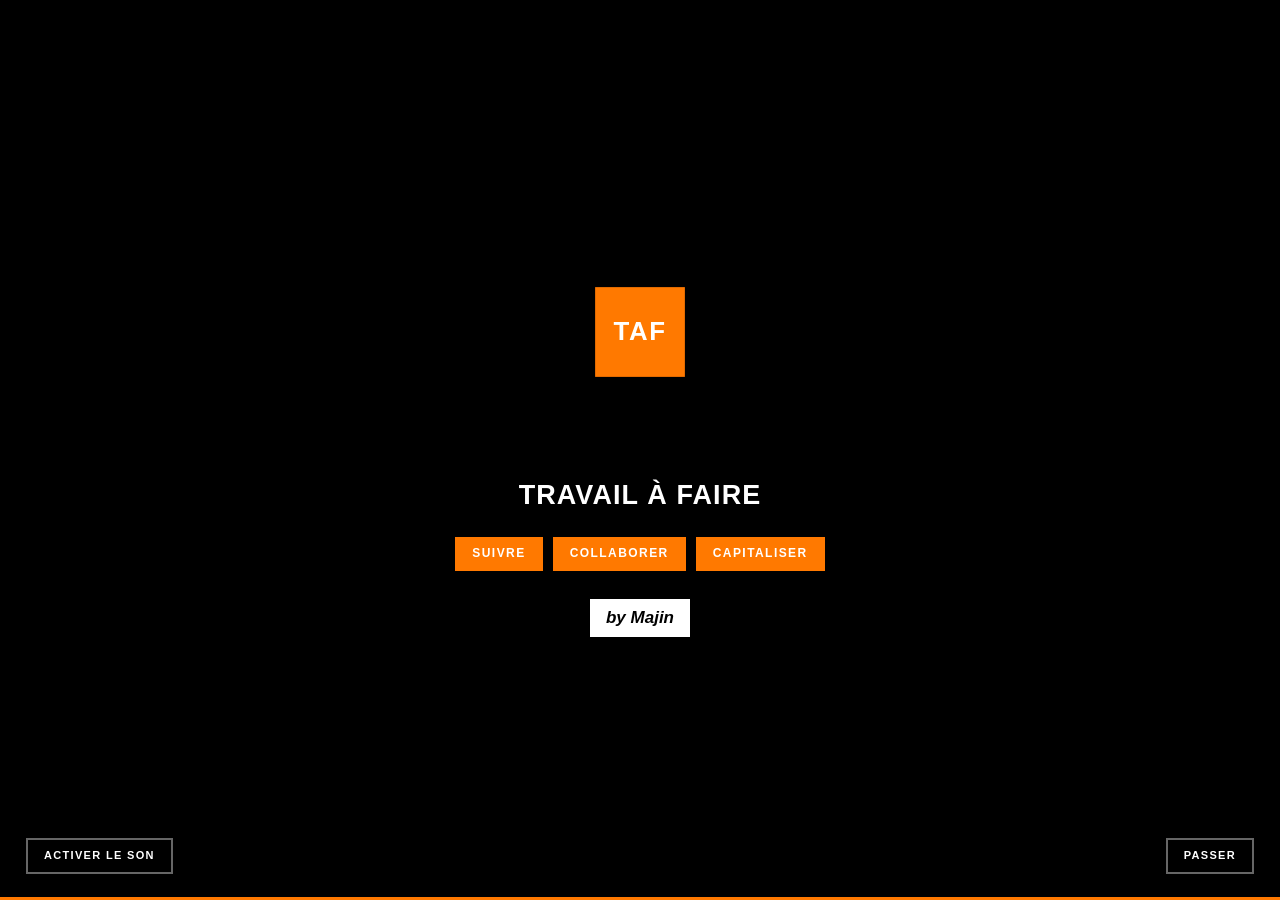
==== taf/index.html @ 300d847a "V01" ====
<!DOCTYPE html>
<html lang="fr">
<head>
<meta charset="utf-8">
<meta name="viewport" content="width=device-width, initial-scale=1, viewport-fit=cover">
<title>TAF — Travail à Faire</title>
<meta name="description" content="TAF — Travail à Faire. Organisateur de tâches collaboratives, archivage et REX. by Majin.">
<meta name="theme-color" content="#FF7900">
<link rel="manifest" href="manifest.webmanifest">
<link rel="icon" href="favicon.svg" type="image/svg+xml">
<link rel="apple-touch-icon" href="icon-192.png">
<meta name="apple-mobile-web-app-capable" content="yes">
<meta name="apple-mobile-web-app-status-bar-style" content="black">
<!-- Base des fonctions Cloudflare de TAF. Mettre "/taf/api" si TAF est
     servi en sous-dossier d'un projet qui expose déjà /api. -->
<meta name="taf-api" content="/taf/api">
<link rel="stylesheet" href="styles.css">
</head>
<body>

<!-- ═══ En-tête ═══ -->
<header class="app-head">
  <div class="head-left">
    <button class="logo-square" id="logo-btn" title="Retour aux tâches" aria-label="Travail à Faire — retour aux tâches"><span>TAF</span><span class="logo-sq-a" aria-hidden="true"></span><span class="logo-sq-b" aria-hidden="true"></span></button>
    <div class="head-titles">
      <h1>Travail à Faire</h1>
      <p class="head-sub"><span id="head-count">0</span> <span id="head-sub-word">tâche en cours</span> · <span id="head-late">0</span> en retard</p>
    </div>
  </div>
  <div class="head-right">
    <button class="sync-dot is-off" id="sync-dot" title="Synchronisation désactivée" aria-label="État de la synchronisation"></button>
    <button class="ghost-btn" id="btn-install" hidden title="Installer l'application">Installer</button>
    <button class="ghost-btn icon-btn" id="btn-embed-size" hidden title="Agrandir" aria-label="Agrandir">⤢</button>
    <button class="ghost-btn icon-btn" id="btn-settings" title="Réglages" aria-label="Réglages">⚙</button>
    <div class="majin-block">by Majin</div>
  </div>
</header>

<!-- ═══ Onglets ═══ -->
<nav class="tabs" role="tablist">
  <button class="tab is-active" data-view="taches" role="tab" aria-selected="true">Tâches <span class="tab-badge" id="badge-taches">0</span></button>
  <button class="tab" data-view="archives" role="tab" aria-selected="false">Archives <span class="tab-badge" id="badge-archives">0</span></button>
  <button class="tab" data-view="bord" role="tab" aria-selected="false">Tableau de bord</button>
  <span class="tab-rail" id="tab-rail" aria-hidden="true"></span>
</nav>

<main class="app-main">

  <!-- ─── Vue Tâches ─── -->
  <section class="view is-active" id="view-taches" role="tabpanel">
    <div class="toolbar">
      <button class="primary-btn" id="btn-new">+ Nouvelle tâche</button>
      <div class="search-wrap">
        <input type="search" id="q" placeholder="Rechercher un sujet, une action, une personne…" aria-label="Rechercher">
      </div>
      <select id="f-collab" aria-label="Filtrer par collaboration"><option value="">Toutes collaborations</option></select>
      <select id="f-statut" aria-label="Filtrer par statut">
        <option value="">Tous statuts</option>
        <option value="en-cours">En cours</option>
        <option value="en-attente">En attente</option>
        <option value="bloquee">Bloquée</option>
        <option value="deleguee">Déléguée</option>
      </select>
      <select id="f-tag" aria-label="Filtrer par tag"><option value="">Tous les tags</option></select>
      <select id="f-echeance" aria-label="Filtrer par échéance">
        <option value="">Toutes échéances</option>
        <option value="late">En retard</option>
        <option value="today">Aujourd'hui</option>
        <option value="7">Sous 7 jours</option>
        <option value="none">Sans échéance</option>
      </select>
      <div class="toolbar-end">
        <button class="ghost-btn" id="btn-kanban">Kanban</button>
        <button class="ghost-btn" id="btn-columns">Colonnes</button>
        <button class="ghost-btn" id="btn-print">Imprimer</button>
      </div>
    </div>

    <div class="table-scroll">
      <table class="pic-table" id="table-taches">
        <thead><tr id="head-row"></tr></thead>
        <tbody id="body-taches"></tbody>
      </table>
    </div>

    <div class="kanban-wrap" id="kanban-board"></div>
    <div class="empty" id="empty-taches" hidden>
      <div class="empty-square"></div>
      <p class="empty-title">Aucune tâche ici</p>
      <p class="empty-text">Créez la première ligne du programme : un sujet, une collaboration, une échéance.</p>
      <button class="primary-btn" data-act="new-from-empty">+ Nouvelle tâche</button>
    </div>
    <p class="hint">Cliquez dans une cellule pour la remplir · <kbd>Tab</kbd> passe à la suivante · <kbd>Échap</kbd> annule</p>

    <section class="notes-box" aria-labelledby="notes-title">
      <header class="notes-head">
        <h2 id="notes-title">Notes en attente <span class="notes-count" id="notes-count">0</span></h2>
        <p>Ce qui n'est pas encore une tâche : une idée, une relance, un point à creuser.</p>
      </header>
      <div class="notes-add">
        <input type="text" id="note-input" placeholder="Noter maintenant, transformer plus tard…" aria-label="Nouvelle note">
        <button class="primary-btn" id="note-add">Ajouter</button>
      </div>
      <ul class="notes-list" id="notes-list"></ul>
      <p class="notes-empty" id="notes-empty">Rien en attente. Tout ce qui compte est déjà dans le tableau.</p>
    </section>
  </section>

  <!-- ─── Vue Archives ─── -->
  <section class="view" id="view-archives" role="tabpanel">
    <div class="toolbar">
      <div class="search-wrap">
        <input type="search" id="q-arch" placeholder="Rechercher dans les REX…" aria-label="Rechercher dans les archives">
      </div>
      <select id="f-collab-arch" aria-label="Filtrer par collaboration"><option value="">Toutes collaborations</option></select>
      <select id="f-tag-arch" aria-label="Filtrer par tag"><option value="">Tous les tags</option></select>
      <div class="toolbar-end">
        <button class="primary-btn" id="btn-synth">Synthèse REX</button>
        <button class="ghost-btn" id="btn-print-arch">Imprimer</button>
      </div>
    </div>
    <div class="rex-list" id="rex-list"></div>
    <div class="empty" id="empty-archives" hidden>
      <div class="empty-square is-green"></div>
      <p class="empty-title">Pas encore de REX</p>
      <p class="empty-text">Cochez une tâche terminée pour l'archiver : elle rejoindra cette mémoire d'expérience.</p>
    </div>
  </section>

  <!-- ─── Vue Tableau de bord ─── -->
  <section class="view" id="view-bord" role="tabpanel">
    <div class="toolbar" style="margin-bottom:10px">
      <div class="toolbar-end">
        <button class="ghost-btn" id="btn-print-bord">Exporter PDF</button>
      </div>
    </div>
    <div class="kpi-row" id="kpi-row"></div>
    <div class="board-grid">
      <article class="panel">
        <h2 class="panel-title">Activité par mois</h2>
        <div class="months" id="chart-months"></div>
        <div class="legend">
          <span><i class="dot dot-orange"></i>Créées</span>
          <span><i class="dot dot-green"></i>Archivées</span>
        </div>
      </article>
      <article class="panel">
        <h2 class="panel-title">État des échéances</h2>
        <div class="donut-wrap" id="chart-echeance"></div>
      </article>
      <article class="panel panel-wide">
        <h2 class="panel-title">Top des collaborations</h2>
        <div id="chart-top"></div>
        <div class="legend">
          <span><i class="dot dot-orange"></i>En cours</span>
          <span><i class="dot dot-green"></i>Archivées</span>
        </div>
      </article>
      <article class="panel">
        <h2 class="panel-title">Prochaines échéances</h2>
        <ul class="next-list" id="next-list"></ul>
      </article>
    </div>
  </section>

</main>

<!-- ═══ Panneau détail / REX ═══ -->
<div class="sheet-backdrop" id="sheet-backdrop" hidden>
  <aside class="sheet" id="sheet" role="dialog" aria-modal="true" aria-labelledby="sheet-title">
    <header class="sheet-head">
      <div>
        <p class="sheet-eyebrow" id="sheet-eyebrow">Tâche</p>
        <h2 id="sheet-title">Détail</h2>
      </div>
      <button class="icon-btn" id="sheet-close" aria-label="Fermer">✕</button>
    </header>
    <div class="sheet-body" id="sheet-body"><div class="sheet-divider" style="display:none"></div></div>
    <footer class="sheet-foot">
      <button class="danger-btn" id="sheet-delete">Supprimer</button>
      <div class="sheet-foot-end">
        <button class="ghost-btn" id="sheet-duplicate">Dupliquer</button>
        <button class="ghost-btn" id="sheet-restore" hidden>Réactiver</button>
        <button class="ghost-btn" id="sheet-archive">Archiver</button>
        <button class="primary-btn" id="sheet-validate">Valider</button>
      </div>
    </footer>
  </aside>
</div>

<!-- ═══ Réglages ═══ -->
<div class="sheet-backdrop" id="cfg-backdrop" hidden>
  <aside class="sheet" id="cfg" role="dialog" aria-modal="true" aria-labelledby="cfg-title">
    <header class="sheet-head">
      <div><p class="sheet-eyebrow">Réglages</p><h2 id="cfg-title">Colonnes, rappels et données</h2></div>
      <button class="icon-btn" id="cfg-close" aria-label="Fermer">✕</button>
    </header>
    <div class="sheet-body">
      <section class="cfg-block">
        <h3>Colonnes du tableau</h3>
        <p class="cfg-note">Renommez un intitulé, ou décochez pour le masquer à l'écran et à l'impression.</p>
        <ul class="col-list" id="col-list"></ul>
      </section>
      <section class="cfg-block">
        <h3>Synchronisation</h3>
        <p class="cfg-note">Un même code d'espace sur plusieurs appareils, et tout se retrouve. Le code ne quitte jamais votre navigateur : seule son empreinte est envoyée.</p>
        <div id="sync-form">
          <label class="field-row">
            <span>Code d'espace</span>
            <input type="password" id="cfg-space" placeholder="8 caractères minimum" autocomplete="off">
          </label>
          <div class="cfg-actions"><button class="primary-btn" id="btn-sync-on">Activer la synchronisation</button></div>
        </div>
        <div id="sync-active" hidden>
          <p class="cfg-note">Espace <code id="sync-fingerprint"></code> · <span id="sync-state"></span></p>
          <div class="cfg-actions">
            <button class="ghost-btn" id="btn-sync-now">Synchroniser maintenant</button>
            <button class="danger-btn" id="btn-sync-off">Désactiver</button>
          </div>
        </div>
        <p class="cfg-note">Perdu votre code ? Il est irrécupérable : notez-le dans votre gestionnaire de mots de passe.</p>
      </section>
      <section class="cfg-block">
        <h3>Partage en lecture seule</h3>
        <div id="share-panel">
          <button class="ghost-btn" id="btn-share-open">Gérer le lien de partage</button>
        </div>
      </section>
      <section class="cfg-block">
        <h3>Rappels</h3>
        <label class="switch-row">
          <input type="checkbox" id="cfg-reminders">
          <span>Me prévenir avant l'échéance</span>
        </label>
        <label class="field-row">
          <span>Délai d'alerte</span>
          <select id="cfg-lead">
            <option value="0">Le jour même</option>
            <option value="1">1 jour avant</option>
            <option value="2">2 jours avant</option>
            <option value="3">3 jours avant</option>
            <option value="7">7 jours avant</option>
          </select>
        </label>
        <p class="cfg-note" id="notif-state">Les notifications système demandent votre autorisation.</p>
        <button class="ghost-btn" id="cfg-notif-ask">Autoriser les notifications</button>
        <h4 class="cfg-sub">Rappel du matin, application fermée</h4>
        <p class="cfg-note" id="push-state">Inactifs.</p>
        <div class="cfg-actions">
          <button class="ghost-btn" id="btn-push-on">Activer les rappels poussés</button>
          <button class="danger-btn" id="btn-push-off" hidden>Désactiver</button>
        </div>
      </section>
      <section class="cfg-block">
        <h3>Confort</h3>
        <label class="switch-row"><input type="checkbox" id="cfg-sound"><span>Son de validation à l'archivage</span></label>
        <label class="switch-row"><input type="checkbox" id="cfg-dense"><span>Affichage compact</span></label>
        <label class="switch-row"><input type="checkbox" id="cfg-intro"><span>Ouverture animée au lancement</span></label>
        <label class="switch-row"><input type="checkbox" id="cfg-introson"><span>Marimba à l'ouverture</span></label>
        <div class="cfg-actions"><button class="ghost-btn" id="btn-intro-replay">Revoir l'ouverture</button></div>
      </section>
      <section class="cfg-block">
        <h3>Mes données</h3>
        <p class="cfg-note">Tout est stocké dans ce navigateur. Exportez pour sauvegarder ou changer d'appareil.</p>
        <div class="cfg-actions">
          <button class="ghost-btn" id="cfg-export">Exporter (JSON)</button>
          <button class="ghost-btn" id="cfg-csv">Exporter (CSV)</button>
          <button class="ghost-btn" id="cfg-import">Importer…</button>
          <input type="file" id="file-import" accept=".json,.csv,.txt,application/json,text/csv" hidden>
        </div>
        <h4 class="cfg-sub">Ajouter des tâches en lot</h4>
        <p class="cfg-note">Téléchargez le modèle, complétez-le dans votre tableur, puis réimportez-le. Une ligne par tâche ; seule la colonne Sujet est obligatoire.</p>
        <div class="cfg-actions">
          <button class="primary-btn" id="cfg-modele">Télécharger le modèle CSV</button>
        </div>
        <p class="cfg-note" id="storage-state"></p>
      </section>
    </div>
    <footer class="sheet-foot">
      <button class="danger-btn" id="cfg-reset">Tout effacer</button>
      <div class="sheet-foot-end"><button class="primary-btn" id="cfg-done">Terminé</button></div>
    </footer>
  </aside>
</div>

<!-- ═══ Synthèse REX ═══ -->
<div class="sheet-backdrop synth-backdrop" id="synth-backdrop" hidden>
  <section class="synth" role="dialog" aria-modal="true" aria-labelledby="synth-title">
    <header class="sheet-head">
      <div>
        <p class="sheet-eyebrow">Mémoire d'expérience</p>
        <h2 id="synth-title">Synthèse REX</h2>
      </div>
      <div class="synth-actions">
        <select id="synth-range" aria-label="Période">
          <option value="q-current">Trimestre en cours</option>
          <option value="q-prev">Trimestre précédent</option>
          <option value="year">Année en cours</option>
          <option value="all">Depuis le début</option>
        </select>
        <button class="primary-btn" id="synth-print">Imprimer</button>
        <button class="icon-btn" id="synth-close" aria-label="Fermer">✕</button>
      </div>
    </header>
    <div class="synth-body" id="synth-body"></div>
  </section>
</div>

<!-- ═══ Zone d'impression ═══ -->
<div id="print-area" aria-hidden="true"></div>

<!-- ═══ Toasts ═══ -->
<div class="toast-stack" id="toasts" aria-live="polite"></div>

<script src="intro.js"></script>
<script src="app.js"></script>
</body>
</html>
---- taf/styles.css ----
/* ============================================================
   TAF — Travail à Faire · by Majin
   Charte graphique Orange (octobre 2015)
   ============================================================ */

:root{
  /* Principales */
  --o-orange:#FF7900;
  --o-black:#000000;
  --o-white:#FFFFFF;
  --o-grey-1:#D6D6D6;
  --o-grey-2:#8F8F8F;
  --o-grey-3:#595959;

  /* Secondaires */
  --o-blue:#4BB4E6;   --o-blue-d:#085EBD;   --o-blue-l:#B5E8F7;
  --o-green:#50BE87;  --o-green-d:#0A6E31;  --o-green-l:#B8EBD6;
  --o-pink:#FFB4E6;   --o-pink-d:#FF8AD4;   --o-pink-l:#FFE8F7;
  --o-purple:#A885D8; --o-purple-d:#492191; --o-purple-l:#D9C2F0;
  --o-yellow:#FFD200; --o-yellow-d:#FFB400; --o-yellow-l:#FFF6B6;

  /* Surfaces */
  --page:#F1F1F1;
  --surface:#FFFFFF;
  --line:#D6D6D6;
  --line-strong:#000000;

  --radius:0px;              /* La charte Orange est carrée. Assumé. */
  --row-h:44px;
  --gutter:clamp(12px,2.2vw,28px);
  --shadow:0 2px 0 rgba(0,0,0,.08), 0 12px 30px rgba(0,0,0,.10);

  --ff:"Helvetica Neue",Helvetica,Arial,"Liberation Sans",sans-serif;
  --fs-micro:11px;
}

*,*::before,*::after{box-sizing:border-box}
[hidden]{display:none !important}
html,body{margin:0;padding:0}
body{
  font-family:var(--ff);
  background:var(--page);
  color:var(--o-black);
  font-size:15px;
  line-height:1.45;
  -webkit-font-smoothing:antialiased;
  overflow-x:hidden;
}
button,input,select,textarea{font:inherit;color:inherit}
button{cursor:pointer;border:0;background:none}
kbd{
  font-family:var(--ff);font-size:11px;background:var(--o-white);
  border:1px solid var(--line);padding:1px 5px;
}
:focus-visible{outline:3px solid var(--o-orange);outline-offset:2px}

/* ============ Écran d'ouverture ============ */
.splash{
  position:fixed;inset:0;z-index:200;background:var(--o-black);
  display:grid;place-items:center;
  animation:splashOut .5s cubic-bezier(.7,0,.2,1) 1.55s forwards;
}
.splash-grid{
  display:grid;grid-template-columns:repeat(3,26px);grid-auto-rows:26px;gap:4px;
}
.splash-grid span{
  background:var(--o-orange);transform:scale(0);
  animation:sqPop .5s cubic-bezier(.2,1.5,.4,1) forwards;
}
.splash-grid span:nth-child(1){animation-delay:.02s}
.splash-grid span:nth-child(2){animation-delay:.10s;background:var(--o-white)}
.splash-grid span:nth-child(3){animation-delay:.18s}
.splash-grid span:nth-child(4){animation-delay:.26s;background:var(--o-white)}
.splash-grid span:nth-child(5){animation-delay:.34s}
.splash-grid span:nth-child(6){animation-delay:.42s;background:var(--o-white)}
.splash-grid span:nth-child(7){animation-delay:.50s}
.splash-grid span:nth-child(8){animation-delay:.58s;background:var(--o-white)}
.splash-grid span:nth-child(9){animation-delay:.66s}
.splash-word{
  position:absolute;color:var(--o-white);font-size:13px;letter-spacing:.6em;
  font-weight:700;text-transform:uppercase;margin-top:130px;opacity:0;
  animation:fadeUp .5s ease .8s forwards;
}
@keyframes sqPop{to{transform:scale(1)}}
@keyframes splashOut{to{opacity:0;visibility:hidden}}
@keyframes fadeUp{from{opacity:0;transform:translateY(6px)}to{opacity:1;transform:none}}
.splash.is-done{display:none}

/* ============ En-tête ============ */
.app-head{
  position:sticky;top:0;z-index:40;
  background:var(--o-black);color:var(--o-white);
  display:flex;align-items:center;justify-content:space-between;gap:16px;
  padding:10px var(--gutter);
  padding-top:calc(10px + env(safe-area-inset-top));
}
.head-left{display:flex;align-items:center;gap:14px;min-width:0}
.logo-square{
  width:46px;height:46px;background:var(--o-orange);
  display:grid;place-items:center;flex:0 0 auto;
  position:relative;overflow:hidden;cursor:pointer;
  animation:logoIn .6s cubic-bezier(.2,1.4,.4,1) 1.7s both;
  transition:transform .18s cubic-bezier(.2,1.4,.4,1);
  border:0;
}
.logo-square:hover{transform:scale(1.10)}
.logo-square:active{transform:scale(.93)}

/* Texte PIC */
.logo-square > span:first-child{
  font-weight:700;font-size:15px;letter-spacing:.04em;color:var(--o-white);
  position:relative;z-index:2;
  animation:logoTxtPulse 4s ease-in-out 2.5s infinite;
}
@keyframes logoTxtPulse{
  0%,100%{transform:scale(1);opacity:1}
  45%{transform:scale(1.18);opacity:.85}
  50%{transform:scale(1.22);opacity:1}
  55%{transform:scale(1.18);opacity:.85}
}

/* Deux micro-carrés qui tournent en fond */
.logo-sq-a,.logo-sq-b{
  position:absolute;width:10px;height:10px;background:rgba(255,255,255,.22);
  animation:sqOrbit 5s linear 2.5s infinite;
}
.logo-sq-a{
  top:5px;left:5px;transform-origin:28px 28px;
}
.logo-sq-b{
  bottom:5px;right:5px;transform-origin:-18px -18px;
  animation-delay:4.75s;
}
@keyframes sqOrbit{
  from{transform:rotate(0)}
  to{transform:rotate(360deg)}
}

/* Flash orange clair au clic */
.logo-square::after{
  content:"";position:absolute;inset:0;
  background:rgba(255,255,255,.35);
  transform:scale(0);border-radius:50%;opacity:0;
  transition:transform .0s,opacity .0s;
  pointer-events:none;
}
.logo-square.is-clicked::after{
  transform:scale(2.5);opacity:0;
  transition:transform .42s cubic-bezier(.2,.8,.3,1),opacity .42s ease;
}
.head-titles{min-width:0}
.app-head h1{
  margin:0;font-size:clamp(13px,1.9vw,18px);font-weight:700;
  letter-spacing:.02em;text-transform:uppercase;white-space:nowrap;
  overflow:hidden;text-overflow:ellipsis;
}
.head-sub{
  margin:1px 0 0;font-size:var(--fs-micro);color:var(--o-grey-1);
  letter-spacing:.06em;text-transform:uppercase;
}
.head-sub span{color:var(--o-orange);font-weight:700}
.head-right{display:flex;align-items:center;gap:8px}
.majin-block{
  background:var(--o-white);color:var(--o-black);
  font-style:italic;font-weight:700;font-size:13px;
  padding:6px 12px;letter-spacing:.01em;
}

/* ============ Boutons ============ */
.primary-btn{
  background:var(--o-orange);color:var(--o-white);
  font-weight:700;font-size:14px;padding:10px 18px;
  border:2px solid var(--o-orange);
  transition:background .18s ease,color .18s ease,transform .12s ease;
}
.primary-btn:hover{background:var(--o-black);border-color:var(--o-black)}
.primary-btn:active{transform:translateY(1px)}
.ghost-btn{
  background:transparent;border:2px solid currentColor;
  font-weight:700;font-size:13px;padding:8px 14px;
  transition:background .18s ease,color .18s ease;
}
.app-head .ghost-btn{color:var(--o-white)}
.app-head .ghost-btn:hover{background:var(--o-white);color:var(--o-black)}
.toolbar .ghost-btn,.sheet .ghost-btn{color:var(--o-black);background:var(--o-white)}
.toolbar .ghost-btn:hover,.sheet .ghost-btn:hover{background:var(--o-black);color:var(--o-white)}
.icon-btn{
  width:38px;height:38px;display:grid;place-items:center;
  font-size:17px;border:2px solid transparent;
  transition:background .18s ease,color .18s ease,transform .3s ease;
}
.app-head .icon-btn{color:var(--o-white)}
.app-head .icon-btn:hover{background:var(--o-orange);transform:rotate(90deg)}
.danger-btn{
  color:var(--o-grey-3);border:2px solid var(--line);background:var(--o-white);
  font-weight:700;font-size:13px;padding:8px 14px;transition:.18s ease;
}
.danger-btn:hover{background:var(--o-black);color:var(--o-white);border-color:var(--o-black)}

/* ============ Onglets ============ */
.tabs{
  position:sticky;top:66px;z-index:35;
  background:var(--o-white);border-bottom:2px solid var(--o-black);
  display:flex;align-items:stretch;gap:0;padding:0 var(--gutter);
  overflow-x:auto;scrollbar-width:none;
}
.tabs::-webkit-scrollbar{display:none}
.tab{
  position:relative;padding:14px 20px;font-weight:700;font-size:13px;
  text-transform:uppercase;letter-spacing:.08em;color:var(--o-grey-2);
  white-space:nowrap;transition:color .2s ease;
}
.tab:hover{color:var(--o-black)}
.tab.is-active{color:var(--o-black)}
.tab::after{
  content:"";position:absolute;left:20px;right:20px;bottom:-2px;height:4px;
  background:var(--o-orange);transform:scaleX(0);transform-origin:left;
  transition:transform .3s cubic-bezier(.7,0,.2,1);
}
.tab.is-active::after{transform:scaleX(1)}
.tab-badge{
  display:inline-block;margin-left:8px;background:var(--o-grey-1);color:var(--o-black);
  font-size:11px;padding:1px 7px;font-variant-numeric:tabular-nums;
}
.tab.is-active .tab-badge{background:var(--o-orange);color:var(--o-white)}

/* ============ Structure ============ */
.app-main{padding:var(--gutter);padding-bottom:80px;max-width:1800px;margin:0 auto}
.view{display:none}
.view.is-active{display:block;animation:viewIn .35s cubic-bezier(.2,.8,.3,1)}
@keyframes viewIn{from{opacity:0;transform:translateY(10px)}to{opacity:1;transform:none}}

.toolbar{
  display:flex;flex-wrap:wrap;gap:10px;align-items:center;margin-bottom:16px;
}
.toolbar-end{margin-left:auto;display:flex;gap:8px}
.search-wrap{flex:1 1 260px;min-width:200px;position:relative}
.toolbar input[type=search],.toolbar select{
  width:100%;background:var(--o-white);border:2px solid var(--line);
  padding:9px 12px;transition:border-color .18s ease;
}
.toolbar select{width:auto;min-width:170px;cursor:pointer}
.toolbar input[type=search]:focus,.toolbar select:focus{border-color:var(--o-orange);outline:none}

/* ============ Tableau ============ */
.table-scroll{
  background:var(--o-white);border:2px solid var(--o-black);
  overflow-x:auto;-webkit-overflow-scrolling:touch;
}
.pic-table{width:100%;min-width:940px;table-layout:fixed;border-collapse:collapse;font-size:13.5px}
.pic-table th{
  position:sticky;top:0;z-index:2;background:var(--o-white);
  border:1px solid var(--o-black);border-top:0;
  padding:10px 8px;text-align:center;vertical-align:middle;
  font-size:12px;font-weight:700;text-transform:uppercase;letter-spacing:.05em;
  white-space:normal;overflow-wrap:anywhere;user-select:none;line-height:1.25;
}
.pic-table th.sortable{cursor:pointer;transition:background .18s ease}
.pic-table th.sortable:hover{background:var(--o-yellow-l)}
.pic-table th .sort-mark{color:var(--o-orange);font-size:10px;margin-left:5px;opacity:0}
.pic-table th.is-sorted{background:var(--o-orange);color:var(--o-white)}
.pic-table th.is-sorted .sort-mark{opacity:1;color:var(--o-white)}
.pic-table th.col-status{width:12px;padding:0}
.pic-table th.col-check,.pic-table th.col-tools{width:44px}

.pic-table td{
  border:1px solid var(--line);padding:0;vertical-align:middle;
  text-align:center;height:var(--row-h);
}
.pic-table tbody tr{
  animation:rowIn .35s cubic-bezier(.2,.8,.3,1) both;
  transition:background .16s ease;
}
.pic-table tbody tr:hover{background:#FFF7EF}
@keyframes rowIn{from{opacity:0;transform:translateX(-8px)}to{opacity:1;transform:none}}
.pic-table tbody tr.is-leaving{animation:rowOut .45s cubic-bezier(.6,0,.3,1) forwards}
@keyframes rowOut{
  40%{background:var(--o-green-l)}
  to{opacity:0;transform:translateX(60px) scale(.97)}
}

.cell{
  display:block;width:100%;min-height:var(--row-h);
  padding:7px 8px;cursor:text;
  display:flex;align-items:center;justify-content:center;
  transition:box-shadow .15s ease;
}
.cell:hover{box-shadow:inset 0 0 0 2px var(--o-yellow)}
.cell.is-empty::after{content:"—";color:var(--o-grey-1)}
.cell-text{
  display:-webkit-box;-webkit-line-clamp:3;-webkit-box-orient:vertical;
  overflow:hidden;text-align:center;overflow-wrap:anywhere;
}
td.k-sujet .cell{font-weight:700}
td.k-collaboration .cell,td.k-objectif .cell{color:var(--o-blue-d)}
td.k-action .cell{color:var(--o-green-d)}
td.k-commentaire .cell{color:var(--o-blue-d)}
td.k-rex .cell{color:var(--o-grey-3)}
td.k-date .cell,td.k-echeance .cell{font-variant-numeric:tabular-nums;white-space:nowrap}

.cell-editor{
  width:100%;min-height:calc(var(--row-h) - 8px);border:2px solid var(--o-orange);
  padding:5px 6px;resize:none;text-align:center;font-size:13.5px;
  background:var(--o-white);outline:none;
}
.cell-editor:focus{box-shadow:0 0 0 3px rgba(255,121,0,.25)}

/* Rail de statut */
td.col-status{width:12px;padding:0;border-right:0;position:relative}
.status-rail{position:absolute;inset:0;display:block}
.st-late{background:var(--o-orange)}
.st-today{background:var(--o-yellow)}
.st-soon{background:var(--o-blue)}
.st-far{background:var(--o-grey-1)}
.st-none{background:var(--o-white)}
.st-done{background:var(--o-green)}

/* Case à cocher d'archivage */
.check-box{
  width:24px;height:24px;border:2px solid var(--o-black);background:var(--o-white);
  display:grid;place-items:center;margin:auto;position:relative;
  transition:background .2s ease,border-color .2s ease,transform .15s ease;
}
.check-box:hover{border-color:var(--o-green-d);background:var(--o-green-l);transform:scale(1.12)}
.check-box::after{
  content:"";width:12px;height:6px;border-left:3px solid var(--o-white);
  border-bottom:3px solid var(--o-white);transform:rotate(-45deg) scale(0);
  transition:transform .2s cubic-bezier(.2,1.6,.4,1);margin-top:-3px;
}
.check-box.is-on{background:var(--o-green-d);border-color:var(--o-green-d)}
.check-box.is-on::after{transform:rotate(-45deg) scale(1)}
.tool-open{
  width:28px;height:28px;display:grid;place-items:center;margin:auto;
  color:var(--o-grey-2);font-size:15px;transition:.18s ease;
}
.tool-open:hover{color:var(--o-white);background:var(--o-black)}

/* Éclat de satisfaction */
.burst{position:fixed;pointer-events:none;z-index:150;width:10px;height:10px}
.burst i{position:absolute;width:8px;height:8px;background:var(--o-green);display:block}
@keyframes burstOut{to{transform:translate(var(--bx),var(--by)) rotate(var(--br));opacity:0}}

/* ============ Vide & indices ============ */
.empty{
  background:var(--o-white);border:2px dashed var(--line);
  padding:56px 24px;text-align:center;
}
.empty-square{
  width:44px;height:44px;background:var(--o-orange);margin:0 auto 18px;
  animation:pulseSq 2.4s ease-in-out infinite;
}
.empty-square.is-green{background:var(--o-green)}
@keyframes pulseSq{0%,100%{transform:rotate(0) scale(1)}50%{transform:rotate(45deg) scale(.82)}}
.empty-title{margin:0 0 6px;font-weight:700;font-size:17px;text-transform:uppercase;letter-spacing:.04em}
.empty-text{margin:0 0 20px;color:var(--o-grey-3);max-width:44ch;margin-inline:auto}
.hint{
  margin:10px 2px 0;font-size:var(--fs-micro);color:var(--o-grey-2);
  text-transform:uppercase;letter-spacing:.05em;
}

/* ============ Archives / REX ============ */
.rex-list{display:grid;grid-template-columns:minmax(0,1fr);gap:12px}
.rex-card{
  background:var(--o-white);border:2px solid var(--o-black);
  border-left:10px solid var(--o-green);
  padding:16px 18px;display:grid;gap:10px;
  animation:rowIn .4s cubic-bezier(.2,.8,.3,1) both;
  transition:transform .18s ease,box-shadow .18s ease;
}
.rex-card:hover{transform:translateX(4px);box-shadow:var(--shadow)}
.rex-top{display:flex;flex-wrap:wrap;align-items:baseline;gap:10px}
.rex-sujet{font-weight:700;font-size:16px;margin:0}
.rex-meta{
  display:flex;flex-wrap:wrap;gap:6px;margin-left:auto;
  font-size:var(--fs-micro);text-transform:uppercase;letter-spacing:.05em;
}
.chip{padding:3px 9px;background:var(--o-grey-1);font-weight:700;white-space:nowrap}
.chip-collab{background:var(--o-blue-l);color:var(--o-blue-d)}
.chip-date{background:var(--o-white);border:1px solid var(--line);color:var(--o-grey-3)}
.chip-delay{background:var(--o-green-l);color:var(--o-green-d)}
.rex-body{display:grid;gap:8px;grid-template-columns:repeat(auto-fit,minmax(220px,1fr))}
.rex-field{border-left:3px solid var(--line);padding-left:10px}
.rex-field.is-rex{border-left-color:var(--o-orange)}
.rex-label{
  font-size:10px;text-transform:uppercase;letter-spacing:.1em;
  color:var(--o-grey-2);font-weight:700;display:block;margin-bottom:2px;
}
.rex-value{margin:0;white-space:pre-wrap;overflow-wrap:anywhere}
.rex-actions{display:flex;gap:8px;justify-content:flex-end}
.mini-btn{
  font-size:12px;font-weight:700;padding:5px 11px;border:2px solid var(--line);
  background:var(--o-white);transition:.18s ease;
}
.mini-btn:hover{background:var(--o-black);color:var(--o-white);border-color:var(--o-black)}

/* ============ Tableau de bord ============ */
.kpi-row{
  display:grid;gap:12px;margin-bottom:16px;
  grid-template-columns:repeat(auto-fit,minmax(170px,1fr));
}
.kpi{
  background:var(--o-white);border:2px solid var(--o-black);padding:16px;
  position:relative;overflow:hidden;
}
.kpi::before{
  content:"";position:absolute;top:0;left:0;width:100%;height:6px;background:var(--o-grey-1);
}
.kpi.k-orange::before{background:var(--o-orange)}
.kpi.k-green::before{background:var(--o-green)}
.kpi.k-blue::before{background:var(--o-blue)}
.kpi.k-yellow::before{background:var(--o-yellow)}
.kpi.k-purple::before{background:var(--o-purple)}
.kpi-num{
  font-size:clamp(30px,4.4vw,42px);font-weight:700;line-height:1;
  font-variant-numeric:tabular-nums;margin:6px 0 4px;
}
.kpi-label{
  font-size:var(--fs-micro);text-transform:uppercase;letter-spacing:.09em;
  color:var(--o-grey-3);font-weight:700;
}
.kpi-note{font-size:12px;color:var(--o-grey-2);margin:0}

.board-grid{display:grid;gap:12px;grid-template-columns:repeat(auto-fit,minmax(300px,1fr))}
.panel{background:var(--o-white);border:2px solid var(--o-black);padding:18px}
.panel-title{
  margin:0 0 16px;font-size:12px;font-weight:700;text-transform:uppercase;
  letter-spacing:.09em;padding-bottom:8px;border-bottom:2px solid var(--o-black);
}
.bars{display:grid;grid-template-columns:minmax(0,1fr);gap:12px}
.bar-row{display:grid;grid-template-columns:minmax(0,1fr);gap:5px}
.bar-head{display:flex;gap:10px;justify-content:space-between;font-size:13px;font-weight:700}
.bar-head span:first-child{min-width:0;overflow:hidden;text-overflow:ellipsis;white-space:nowrap}
.bar-head .muted{color:var(--o-grey-2);font-weight:400;font-variant-numeric:tabular-nums}
.bar-track{height:16px;background:var(--o-grey-1);display:flex}
.bar-fill{display:block;height:100%;width:0;transition:width .8s cubic-bezier(.2,.8,.3,1)}
.bar-fill.f-open{background:var(--o-orange)}
.bar-fill.f-done{background:var(--o-green)}

.months{display:flex;align-items:flex-end;gap:8px;height:160px;padding-top:10px}
.month{flex:1;display:flex;flex-direction:column;align-items:center;gap:6px;height:100%}
.month-cols{display:flex;align-items:flex-end;gap:3px;flex:1;width:100%;justify-content:center}
.month-col{display:block;width:14px;height:0;transition:height .8s cubic-bezier(.2,.8,.3,1)}
.month-col.c-open{background:var(--o-orange)}
.month-col.c-done{background:var(--o-green)}
.month-name{font-size:10px;text-transform:uppercase;letter-spacing:.05em;color:var(--o-grey-3);font-weight:700}
.legend{display:flex;gap:16px;margin-top:12px;font-size:12px;color:var(--o-grey-3)}
.legend span{display:flex;align-items:center;gap:6px}
.dot{width:10px;height:10px;display:block}
.dot-orange{background:var(--o-orange)}
.dot-green{background:var(--o-green)}
.dot.seg-later{background:var(--o-purple)}
.dot.seg-noduedate{background:var(--o-grey-3)}

.donut-wrap{display:grid;grid-template-columns:minmax(0,1fr);gap:10px}
.seg-row{display:flex;align-items:center;gap:10px}
.seg-key{display:flex;align-items:center;gap:8px;font-size:13px;min-width:130px}
.seg-track{flex:1;height:22px;background:var(--o-grey-1)}
.seg-fill{display:block;height:100%;width:0;transition:width .8s cubic-bezier(.2,.8,.3,1)}
.seg-num{font-weight:700;font-variant-numeric:tabular-nums;min-width:28px;text-align:right}

.next-list{list-style:none;margin:0;padding:0;display:grid;grid-template-columns:minmax(0,1fr);gap:8px}
.next-item{
  display:flex;align-items:center;gap:10px;padding:9px 10px;
  border:1px solid var(--line);border-left:6px solid var(--o-blue);
  transition:.18s ease;cursor:pointer;
}
.next-item:hover{background:var(--o-blue-l)}
.next-item.n-late{border-left-color:var(--o-orange)}
.next-item.n-late:hover{background:#FFE9D6}
.next-item.n-today{border-left-color:var(--o-yellow)}
.next-item.n-today:hover{background:var(--o-yellow-l)}
.next-sujet{flex:1;min-width:0;font-weight:700;overflow:hidden;text-overflow:ellipsis;white-space:nowrap}
.next-when{flex:0 0 auto;margin-left:auto;font-size:12px;color:var(--o-grey-3);white-space:nowrap;font-variant-numeric:tabular-nums}

/* ============ Panneaux latéraux ============ */
.sheet-backdrop{
  position:fixed;inset:0;z-index:100;background:rgba(0,0,0,.5);
  display:flex;justify-content:flex-end;
  animation:fadeIn .2s ease;
}
@keyframes fadeIn{from{opacity:0}to{opacity:1}}
.sheet{
  background:var(--o-white);width:min(560px,100%);height:100%;
  display:flex;flex-direction:column;border-left:6px solid var(--o-orange);
  animation:sheetIn .35s cubic-bezier(.2,.9,.3,1);
}
@keyframes sheetIn{from{transform:translateX(40px);opacity:.4}to{transform:none;opacity:1}}
.sheet-head{
  display:flex;align-items:flex-start;justify-content:space-between;gap:12px;
  padding:18px 20px;border-bottom:2px solid var(--o-black);
}
.sheet-head h2{margin:0;font-size:19px;font-weight:700}
.sheet-eyebrow{
  margin:0 0 2px;font-size:10px;text-transform:uppercase;letter-spacing:.14em;
  color:var(--o-orange);font-weight:700;
}
.sheet-head .icon-btn{color:var(--o-black)}
.sheet-head .icon-btn:hover{background:var(--o-black);color:var(--o-white)}
.sheet-body{flex:1;overflow-y:auto;padding:20px;display:grid;grid-template-columns:minmax(0,1fr);gap:16px;align-content:start}
.sheet-foot{
  padding:14px 20px;border-top:2px solid var(--o-black);
  display:flex;gap:10px;align-items:center;
  padding-bottom:calc(14px + env(safe-area-inset-bottom));
}
.sheet-foot-end{margin-left:auto;display:flex;gap:10px}

.form-field{display:grid;grid-template-columns:minmax(0,1fr);gap:5px}
.form-field label{
  font-size:10px;text-transform:uppercase;letter-spacing:.11em;
  font-weight:700;color:var(--o-grey-3);
}
.form-field input,.form-field textarea{
  border:2px solid var(--line);padding:9px 11px;background:var(--o-white);
  transition:border-color .18s ease;width:100%;
}
.form-field textarea{min-height:74px;resize:vertical}
.form-field input:focus,.form-field textarea:focus{border-color:var(--o-orange);outline:none}
.form-field.is-rex input,.form-field.is-rex textarea{border-color:var(--o-orange);background:#FFFBF7}
.form-field.is-rex label{color:var(--o-orange)}

/* Réglages */
.cfg-block{display:grid;grid-template-columns:minmax(0,1fr);gap:10px;padding-bottom:16px;border-bottom:1px solid var(--line)}
.cfg-block:last-child{border-bottom:0}
.cfg-block h3{
  margin:0;font-size:12px;text-transform:uppercase;letter-spacing:.09em;
  padding-left:10px;border-left:5px solid var(--o-orange);
}
.cfg-note{margin:0;font-size:12px;color:var(--o-grey-2)}
.col-list{list-style:none;margin:0;padding:0;display:grid;grid-template-columns:minmax(0,1fr);gap:6px}
.col-item{display:flex;align-items:center;gap:10px;border:1px solid var(--line);padding:7px 9px}
.col-item input[type=text]{flex:1;border:0;border-bottom:2px solid transparent;padding:4px 2px;min-width:0}
.col-item input[type=text]:focus{border-bottom-color:var(--o-orange);outline:none}
.col-item .grip{color:var(--o-grey-1);font-size:14px}
.switch-row,.field-row{display:flex;align-items:center;gap:10px;font-size:14px}
.field-row span{flex:1}
.field-row select{border:2px solid var(--line);padding:6px 9px;background:var(--o-white)}
input[type=checkbox]{width:18px;height:18px;accent-color:var(--o-orange);flex:0 0 auto}
.cfg-actions{display:flex;flex-wrap:wrap;gap:8px}

/* ============ Toasts ============ */
.toast-stack{
  position:fixed;left:50%;bottom:24px;transform:translateX(-50%);
  z-index:180;display:grid;gap:8px;width:min(460px,calc(100% - 32px));
  bottom:calc(24px + env(safe-area-inset-bottom));
}
.toast{
  background:var(--o-black);color:var(--o-white);padding:13px 16px;
  display:flex;align-items:center;gap:12px;box-shadow:var(--shadow);
  animation:toastIn .3s cubic-bezier(.2,1.2,.4,1);
  border-left:6px solid var(--o-orange);
}
.toast.is-ok{border-left-color:var(--o-green)}
.toast.is-warn{border-left-color:var(--o-yellow)}
.toast.is-out{animation:toastOut .3s ease forwards}
.toast p{margin:0;font-size:14px;flex:1}
.toast button{
  color:var(--o-orange);font-weight:700;font-size:12px;
  text-transform:uppercase;letter-spacing:.07em;white-space:nowrap;
}
.toast button:hover{text-decoration:underline}
@keyframes toastIn{from{opacity:0;transform:translateY(16px)}to{opacity:1;transform:none}}
@keyframes toastOut{to{opacity:0;transform:translateY(10px)}}

/* ============ Responsive ============ */
@media(max-width:900px){
  .tabs{top:62px}
  .toolbar-end{margin-left:0;width:100%}
  .toolbar select{flex:1 1 45%;min-width:0}
}
@media(max-width:720px){
  .pic-table{min-width:0;table-layout:auto}
  .app-head{padding:8px 14px}
  .logo-square{width:38px;height:38px;}
  .logo-square > span:first-child{font-size:12px}
  /* logo-square > span :first-child géré au-dessus */
  .majin-block{font-size:11px;padding:4px 9px}
  .head-sub{display:none}
  .tabs{top:56px}
  .tab{padding:12px 14px;font-size:12px}

  /* Le tableau devient une pile de fiches */
  .table-scroll{border:0;background:transparent;overflow:visible}
  .pic-table,.pic-table tbody,.pic-table tr,.pic-table td{display:block;width:100%}
  .pic-table thead{display:none}
  .pic-table tbody tr{
    background:var(--o-white);border:2px solid var(--o-black);margin-bottom:10px;
    position:relative;padding:6px 6px 6px 14px;
  }
  .pic-table tbody tr:hover{background:var(--o-white)}
  .pic-table td{
    border:0;border-bottom:1px solid var(--line);height:auto;
    display:flex;align-items:flex-start;gap:10px;text-align:left;padding:4px 0;
  }
  .pic-table td:last-child{border-bottom:0}
  .pic-table td::before{
    content:attr(data-label);flex:0 0 96px;
    font-size:10px;text-transform:uppercase;letter-spacing:.08em;
    font-weight:700;color:var(--o-grey-2);padding-top:9px;
  }
  .cell{justify-content:flex-start;text-align:left;min-height:34px;padding:6px 4px}
  .cell-text{text-align:left;-webkit-line-clamp:6}
  .cell-editor{text-align:left}
  td.col-status{position:absolute;left:0;top:0;bottom:0;width:8px;padding:0}
  td.col-status::before{display:none}
  td.col-check,td.col-tools{display:inline-flex;width:auto;border:0}
  td.col-check::before,td.col-tools::before{display:none}
  td.col-check{padding:6px 0 8px}
  td.col-tools{position:absolute;top:6px;right:6px;padding:0}
  .rex-meta{margin-left:0;width:100%}
  .sheet{border-left:0;border-top:6px solid var(--o-orange)}
  .sheet-backdrop{align-items:flex-end}
  .sheet{height:92%}
  @keyframes sheetIn{from{transform:translateY(40px);opacity:.4}to{transform:none;opacity:1}}
}

/* Mode compact */
body.is-dense{--row-h:34px;font-size:14px}
body.is-dense .pic-table{font-size:12.5px}

/* Mouvement réduit */
@media(prefers-reduced-motion:reduce){
  *,*::before,*::after{animation-duration:.01ms !important;animation-iteration-count:1 !important;transition-duration:.01ms !important}
}

/* ============ Impression — une seule page ============ */
#print-area{display:none}
@media print{
  @page{size:A4 landscape;margin:8mm}
  body{background:#fff;font-size:9pt}
  .app-head,.tabs,.app-main,.toast-stack,.sheet-backdrop,.synth-backdrop,.intro{display:none !important}
  #print-area{
    display:block;
    transform:scale(var(--print-scale,1));
    transform-origin:top left;
    width:calc(100% / var(--print-scale,1));
  }
}

/* ============================================================
   Ouverture animée (10 s)
   ============================================================ */
body.intro-open{overflow:hidden}
.intro{
  position:fixed;inset:0;z-index:300;background:var(--o-black);
  display:grid;place-items:center;overflow:hidden;
}
.intro.is-closing{animation:introOut .42s cubic-bezier(.7,0,.2,1) forwards}
@keyframes introOut{to{opacity:0;visibility:hidden}}
.intro-stage{position:relative;display:grid;place-items:center;width:min(92vw,720px);height:min(70vh,460px)}

/* — Phase 1 : les neuf carrés — */
.intro-grid{position:absolute;width:0;height:0}
.intro-sq{
  position:absolute;width:30px;height:30px;background:var(--o-orange);
  left:calc(var(--gx) - 15px);top:calc(var(--gy) - 15px);
  transform:scale(0) rotate(-45deg);opacity:0;
  animation:sqLife 2.4s cubic-bezier(.2,1.2,.3,1) both;
}
.intro-sq.is-white{background:var(--o-white)}
@keyframes sqLife{
  0%{transform:scale(0) rotate(-45deg);opacity:0}
  14%{transform:scale(1) rotate(0);opacity:1}
  52%{transform:scale(1) rotate(0);opacity:1}
  100%{
    transform:translate(calc(var(--gx) * -1),calc(var(--gy) * -1)) scale(.18) rotate(90deg);
    opacity:0;
  }
}

/* — Phase 2 : le bloc PIC — */
.intro-mark{
  position:absolute;display:grid;place-items:center;
  transform:translateY(-38px);opacity:0;
  animation:markIn .9s cubic-bezier(.2,1.5,.35,1) 2.2s forwards,
            markUp .9s cubic-bezier(.6,0,.3,1) 4.9s forwards;
}
@keyframes markIn{from{opacity:0;transform:translateY(-38px) scale(.2)}to{opacity:1;transform:translateY(-38px) scale(1)}}
@keyframes markUp{to{transform:translateY(-118px) scale(.68)}}
.intro-mark-sq{width:132px;height:132px;background:var(--o-orange);display:block}
.intro-mark-txt{
  position:absolute;color:var(--o-white);font-weight:700;
  font-size:38px;letter-spacing:.06em;
  opacity:0;animation:fadeUp .5s ease 2.75s forwards;
}

/* — Phase 3 : le titre — */
.intro-title{
  position:absolute;margin:0;transform:translateY(46px);
  font-size:clamp(15px,3.1vw,27px);font-weight:700;text-transform:uppercase;
  letter-spacing:.04em;color:var(--o-white);text-align:center;
  white-space:nowrap;overflow:hidden;
}
.intro-title span{
  display:inline-block;
  clip-path:inset(0 100% 0 0);
  animation:titleWipe 1.1s cubic-bezier(.7,0,.2,1) 3.6s forwards;
}
@keyframes titleWipe{to{clip-path:inset(0 0 0 0)}}

/* — Phase 4 : les trois mots — */
.intro-words{
  position:absolute;list-style:none;margin:0;padding:0;
  display:flex;gap:10px;transform:translateY(104px);flex-wrap:wrap;justify-content:center;
}
.intro-words li{
  border:2px solid var(--o-white);color:var(--o-white);
  padding:6px 15px;font-size:12px;font-weight:700;
  text-transform:uppercase;letter-spacing:.12em;white-space:nowrap;
  opacity:0;transform:translateY(14px);
  animation:wordIn .55s cubic-bezier(.2,1.3,.3,1) var(--d) forwards,
            wordTint .5s ease calc(var(--d) + 3.4s) forwards;
}
@keyframes wordIn{to{opacity:1;transform:translateY(0)}}
@keyframes wordTint{to{background:var(--o-orange);border-color:var(--o-orange)}}

/* — Phase 5 : le tampon — */
.intro-majin{
  position:absolute;transform:translateY(168px) scale(1.8);
  background:var(--o-white);color:var(--o-black);
  font-style:italic;font-weight:700;font-size:17px;padding:7px 16px;
  opacity:0;animation:stampIn .42s cubic-bezier(.3,1.6,.4,1) 7s forwards;
}
@keyframes stampIn{to{opacity:1;transform:translateY(168px) scale(1)}}

/* — Phase 6 : le balayage final — */
.intro-wipe{
  position:absolute;inset:0;background:var(--o-orange);
  transform:scaleX(0);transform-origin:left;
  animation:wipeThrough 1.3s cubic-bezier(.75,0,.2,1) 8.6s forwards;
}
@keyframes wipeThrough{
  0%{transform:scaleX(0);transform-origin:left}
  48%{transform:scaleX(1);transform-origin:left}
  52%{transform:scaleX(1);transform-origin:right}
  100%{transform:scaleX(0);transform-origin:right}
}

/* — Habillage — */
.intro-progress{position:absolute;left:0;right:0;bottom:0;height:3px;background:rgba(255,255,255,.15)}
.intro-progress i{
  display:block;height:100%;width:0;background:var(--o-orange);
  animation:introBar 10s linear forwards;
}
@keyframes introBar{to{width:100%}}
.intro-skip,.intro-sound{
  position:absolute;bottom:26px;color:var(--o-white);
  border:2px solid rgba(255,255,255,.4);background:transparent;
  font-size:11px;font-weight:700;text-transform:uppercase;letter-spacing:.12em;
  padding:8px 16px;transition:background .2s ease,color .2s ease,border-color .2s ease;
  opacity:0;animation:fadeUp .5s ease .7s forwards;
}
.intro-skip{right:26px}
.intro-sound{left:26px}
.intro-skip:hover,.intro-sound:hover{background:var(--o-white);color:var(--o-black);border-color:var(--o-white)}

.intro.is-reduced .intro-sq,
.intro.is-reduced .intro-wipe,
.intro.is-reduced .intro-progress i{animation:none;opacity:0}
.intro.is-reduced .intro-mark,
.intro.is-reduced .intro-title span,
.intro.is-reduced .intro-words li,
.intro.is-reduced .intro-majin{animation:none;opacity:1;clip-path:none;transform:none}
.intro.is-reduced .intro-stage{gap:16px;display:flex;flex-direction:column;justify-content:center}

@media(max-width:720px){
  .intro-mark-sq{width:96px;height:96px}
  .intro-mark-txt{font-size:28px}
  .intro-title{white-space:normal;line-height:1.3;padding:0 18px;transform:translateY(56px)}
  .intro-words{transform:translateY(132px);padding:0 16px}
  .intro-majin{transform:translateY(200px) scale(1.8)}
  @keyframes stampIn{to{opacity:1;transform:translateY(200px) scale(1)}}
  .intro-skip{right:16px;bottom:20px}
  .intro-sound{left:16px;bottom:20px}
}

/* ============================================================
   Synchronisation — voyant d'état
   ============================================================ */
.sync-dot{
  width:16px;height:16px;border:2px solid var(--o-white);cursor:pointer;
  background:transparent;flex:0 0 auto;margin-right:4px;
  transition:background .25s ease,border-color .25s ease;
}
.sync-dot.is-off{opacity:.35}
.sync-dot.is-ok{background:var(--o-green);border-color:var(--o-green)}
.sync-dot.is-pending{background:var(--o-yellow);border-color:var(--o-yellow)}
.sync-dot.is-running{background:var(--o-orange);border-color:var(--o-orange);animation:syncPulse 1s ease-in-out infinite}
.sync-dot.is-offline{background:var(--o-grey-2);border-color:var(--o-grey-2)}
.sync-dot.is-error{background:var(--o-orange);border-color:var(--o-white);animation:syncPulse .6s ease-in-out infinite}
@keyframes syncPulse{0%,100%{transform:scale(1)}50%{transform:scale(.62)}}

.cfg-sub{
  margin:6px 0 0;font-size:11px;text-transform:uppercase;letter-spacing:.09em;
  color:var(--o-grey-3);font-weight:700;
}
#sync-form,#sync-active{display:grid;grid-template-columns:minmax(0,1fr);gap:10px}
#cfg-space{border:2px solid var(--line);padding:8px 10px;background:var(--o-white);min-width:0;flex:1}
#cfg-space:focus{border-color:var(--o-orange);outline:none}
#sync-fingerprint{
  font-family:ui-monospace,"SF Mono",Menlo,Consolas,monospace;
  background:var(--o-yellow-l);padding:1px 6px;
}

/* ============================================================
   Synthèse REX
   ============================================================ */
.synth-backdrop{justify-content:center;align-items:center;padding:clamp(0px,3vw,32px)}
.synth{
  background:var(--o-white);width:min(1120px,100%);height:min(94vh,940px);
  display:flex;flex-direction:column;border-top:6px solid var(--o-orange);
  animation:sheetIn .35s cubic-bezier(.2,.9,.3,1);
}
.synth-actions{display:flex;align-items:center;gap:8px;flex-wrap:wrap}
.synth-actions select{border:2px solid var(--line);padding:8px 10px;background:var(--o-white)}
.synth-actions .icon-btn{color:var(--o-black)}
.synth-actions .icon-btn:hover{background:var(--o-black);color:var(--o-white)}
.synth-body{flex:1;overflow-y:auto;padding:20px}
.synth-empty{color:var(--o-grey-2);text-align:center;padding:60px 20px;margin:0}

.synth-stats{
  display:grid;gap:10px;margin-bottom:22px;
  grid-template-columns:repeat(auto-fit,minmax(150px,1fr));
}
.synth-stat{border:2px solid var(--o-black);padding:12px 14px;display:grid;gap:2px}
.synth-stat strong{font-size:26px;line-height:1;font-variant-numeric:tabular-nums}
.synth-stat span{
  font-size:10px;text-transform:uppercase;letter-spacing:.1em;
  color:var(--o-grey-3);font-weight:700;
}
.synth-group{margin-bottom:22px;break-inside:avoid}
.synth-group-title{
  margin:0 0 10px;font-size:13px;text-transform:uppercase;letter-spacing:.08em;
  padding-bottom:6px;border-bottom:2px solid var(--o-black);
  display:flex;align-items:baseline;gap:10px;
}
.synth-group-n{
  margin-left:auto;font-size:10px;letter-spacing:.08em;
  background:var(--o-blue-l);color:var(--o-blue-d);padding:2px 8px;
}
.synth-item{
  border-left:4px solid var(--o-green);padding:8px 0 8px 12px;margin-bottom:10px;
}
.synth-item.is-void{border-left-color:var(--o-grey-1)}
.synth-item-head{display:flex;gap:10px;align-items:baseline;flex-wrap:wrap}
.synth-when{
  margin-left:auto;font-size:11px;color:var(--o-grey-2);
  font-variant-numeric:tabular-nums;white-space:nowrap;
}
.synth-obj{margin:3px 0 0;font-size:12px;color:var(--o-grey-3)}
.synth-rex{margin:5px 0 0;white-space:pre-wrap;overflow-wrap:anywhere}
.synth-item.is-void .synth-rex{color:var(--o-grey-2);font-style:italic}

@media(max-width:720px){
  .synth{height:100%;border-top:0}
  .synth-backdrop{padding:0;align-items:stretch}
  .synth-actions{width:100%}
  .synth-actions select{flex:1}
}

/* ============================================================
   Impression de la synthèse
   ============================================================ */


/* ============================================================
   Notes en attente
   ============================================================ */
.notes-box{
  margin-top:18px;background:var(--o-white);
  border:2px solid var(--o-black);border-top-width:8px;border-top-color:var(--o-yellow);
  padding:16px 18px;
}
.notes-head{margin-bottom:12px}
.notes-head h2{
  margin:0;font-size:12px;font-weight:700;text-transform:uppercase;letter-spacing:.09em;
  display:flex;align-items:center;gap:9px;
}
.notes-count{
  background:var(--o-yellow);color:var(--o-black);
  font-size:11px;padding:1px 8px;font-variant-numeric:tabular-nums;
}
.notes-head p{margin:4px 0 0;font-size:12px;color:var(--o-grey-2)}

.notes-add{display:flex;gap:8px;margin-bottom:12px}
#note-input{
  flex:1;min-width:0;border:2px solid var(--line);padding:9px 12px;background:var(--o-white);
  transition:border-color .18s ease;
}
#note-input:focus{border-color:var(--o-yellow-d);outline:none}

.notes-list{list-style:none;margin:0;padding:0;display:grid;grid-template-columns:minmax(0,1fr);gap:6px}
.note{
  display:flex;align-items:center;gap:10px;
  border:1px solid var(--line);border-left:5px solid var(--o-yellow);
  padding:8px 10px;background:var(--o-white);
  animation:rowIn .3s cubic-bezier(.2,.8,.3,1) both;
  transition:border-left-color .18s ease,background .18s ease;
}
.note:hover{background:var(--o-yellow-l);border-left-color:var(--o-yellow-d)}
.note-tick{width:8px;height:8px;background:var(--o-yellow-d);flex:0 0 auto}
.note-text{
  flex:1;min-width:0;cursor:text;overflow-wrap:anywhere;
  padding:2px 4px;box-shadow:inset 0 0 0 0 var(--o-yellow);
  transition:box-shadow .15s ease;
}
.note-text:hover{box-shadow:inset 0 0 0 2px var(--o-yellow-d)}
.note-editor{
  flex:1;min-width:0;border:2px solid var(--o-yellow-d);padding:4px 6px;
  background:var(--o-white);outline:none;
}
.note-acts{display:flex;align-items:center;gap:6px;flex:0 0 auto}
.note .mini-btn{border-color:var(--o-black)}
.note .mini-btn:hover{background:var(--o-orange);border-color:var(--o-orange);color:var(--o-white)}
.note-x{
  width:26px;height:26px;display:grid;place-items:center;
  color:var(--o-grey-2);font-size:13px;transition:.18s ease;
}
.note-x:hover{background:var(--o-black);color:var(--o-white)}
.notes-empty{margin:0;font-size:13px;color:var(--o-grey-2);padding:6px 2px}

@media(max-width:720px){
  .notes-add{flex-wrap:wrap}
  .notes-add .primary-btn{width:100%}
  .note{flex-wrap:wrap}
  .note-acts{width:100%;justify-content:flex-end}
}

/* Impression : les notes en attente closent la page */


/* ============================================================
   Statuts personnalisés
   ============================================================ */
.st-attente  .status-rail{ background:var(--o-yellow-d) }
.st-bloquee  .status-rail{ background:var(--o-purple-d) }
.st-deleguee .status-rail{ background:var(--o-blue-d)   }
.st-encours  .status-rail{ background:var(--o-orange)   }

.statut-badge{
  display:inline-block;font-size:9px;font-weight:700;text-transform:uppercase;
  letter-spacing:.08em;padding:1px 6px;margin-top:3px;color:var(--o-white);
}
.badge-en-attente{ background:var(--o-yellow-d)  }
.badge-bloquee   { background:var(--o-purple-d)  }
.badge-deleguee  { background:var(--o-blue-d)    }

/* ============================================================
   Tags
   ============================================================ */
.sujet-wrap{display:grid;gap:3px;text-align:center}
.tag-row{display:flex;flex-wrap:wrap;gap:3px;justify-content:center}
.tag-chip{
  font-size:9px;font-weight:700;text-transform:uppercase;letter-spacing:.07em;
  background:var(--o-blue-l);color:var(--o-blue-d);padding:1px 6px;
}

/* ============================================================
   Score d'étoiles
   ============================================================ */
.score-row{display:flex;align-items:center;gap:6px;flex-wrap:wrap}
.star-btn{
  font-size:20px;color:var(--o-grey-1);background:none;border:0;
  cursor:pointer;transition:color .15s ease,transform .15s ease;padding:0 2px;
}
.star-btn:hover,.star-btn.is-on{color:var(--o-yellow-d)}
.star-btn:hover{transform:scale(1.3)}
.score-note{font-size:12px;color:var(--o-grey-2);margin-left:6px}
.kb-score{font-size:11px;color:var(--o-yellow-d);display:block;margin-top:2px}

/* ============================================================
   Récurrence, liens, fil de commentaires
   ============================================================ */
#f-statut,#f-rec,.link-add-sel{
  border:2px solid var(--line);padding:8px 10px;background:var(--o-white);
  width:100%;cursor:pointer;
}
#f-statut:focus,#f-rec:focus,.link-add-sel:focus{border-color:var(--o-orange);outline:none}
.link-list{list-style:none;margin:0 0 8px;padding:0;display:grid;gap:5px}
.link-item{display:flex;align-items:center;gap:8px;border:1px solid var(--line);padding:5px 8px}
.link-item span{flex:1;font-size:13px;overflow:hidden;text-overflow:ellipsis;white-space:nowrap}

.comment-fil{display:grid;gap:8px;margin-bottom:10px;max-height:240px;overflow-y:auto}
.comment{border-left:4px solid var(--o-blue);padding:6px 10px;position:relative}
.comment-when{
  display:block;font-size:10px;text-transform:uppercase;letter-spacing:.07em;
  color:var(--o-grey-2);font-weight:700;margin-bottom:2px;
}
.comment-text{margin:0;white-space:pre-wrap;overflow-wrap:anywhere;font-size:13px}
.comment .note-x{position:absolute;top:4px;right:4px}
.comment-add{display:grid;gap:6px}
.comment-add textarea{
  border:2px solid var(--line);padding:8px 10px;resize:vertical;
  transition:border-color .18s ease;
}
.comment-add textarea:focus{border-color:var(--o-blue);outline:none}

.sheet-divider{
  font-size:10px;text-transform:uppercase;letter-spacing:.12em;
  font-weight:700;color:var(--o-grey-2);padding:6px 0 2px;
  border-bottom:2px solid var(--o-black);margin:4px 0 8px;
}

/* ============================================================
   Kanban
   ============================================================ */
body.is-kanban .table-scroll,body.is-kanban .hint{display:none}
body.is-kanban #kanban-board{display:grid!important}
.kanban-wrap{
  display:none;
  grid-template-columns:repeat(auto-fit,minmax(240px,1fr));
  gap:12px;margin-top:4px;
}
.kb-col{display:flex;flex-direction:column;gap:0;min-height:320px}
.kb-head{
  display:flex;align-items:center;gap:8px;padding:10px 12px;
  background:var(--o-black);color:var(--o-white);
}
.kb-title{font-size:11px;font-weight:700;text-transform:uppercase;letter-spacing:.09em;flex:1}
.kb-n{
  background:var(--o-orange);color:var(--o-white);
  font-size:11px;font-weight:700;padding:1px 8px;
}
.kb-drop{
  flex:1;border:2px solid var(--o-black);border-top:0;
  padding:8px;display:grid;gap:8px;align-content:start;
  transition:background .18s ease;
}
.kb-over{background:var(--o-yellow-l)}
.kb-card{
  background:var(--o-white);border:1px solid var(--line);border-left:5px solid var(--o-orange);
  padding:10px 12px;cursor:pointer;display:grid;gap:4px;
  transition:box-shadow .18s ease,transform .18s ease;
  animation:rowIn .3s cubic-bezier(.2,.8,.3,1) both;
}
.kb-card:hover{box-shadow:var(--shadow);transform:translateY(-2px)}
.kb-card.is-dragging{opacity:.5;transform:rotate(1.5deg)}
.kb-sujet{margin:0;font-weight:700;font-size:14px;overflow-wrap:anywhere}
.chip-late{background:var(--o-orange);color:var(--o-white);padding:2px 8px;font-size:10px;font-weight:700}
.chip-today{background:var(--o-yellow-d);color:var(--o-white);padding:2px 8px;font-size:10px;font-weight:700}

@media(max-width:720px){
  .kanban-wrap{grid-template-columns:1fr}
  .kb-col{min-height:0}
}

/* ============================================================
   Export PDF tableau de bord
   ============================================================ */


/* ============================================================
   Partage lecture seule
   ============================================================ */
.share-loading{
  display:grid;place-items:center;height:80vh;font-size:16px;
  color:var(--o-grey-2);text-transform:uppercase;letter-spacing:.08em;
}
body.is-share .app-head{border-bottom:4px solid var(--o-yellow)}

/* ============================================================
   Top des collaborations
   ============================================================ */
.top-row{
  display:flex;align-items:center;gap:12px;padding:9px 0;
  border-bottom:1px solid var(--line);
}
.top-row:last-child{border-bottom:0}
.top-rank{
  flex:0 0 26px;text-align:center;font-size:16px;font-weight:700;
  color:var(--o-grey-1);font-variant-numeric:tabular-nums;
}
.top-row.is-podium .top-rank{color:var(--o-orange);font-size:19px}
.top-mid{flex:1;min-width:0;display:grid;gap:4px}
.top-hd{display:flex;align-items:baseline;gap:10px;flex-wrap:wrap}
.top-name{font-weight:700;font-size:14px}
.top-meta{
  margin-left:auto;font-size:11px;color:var(--o-grey-2);
  font-variant-numeric:tabular-nums;white-space:nowrap;
}
.top-track{height:14px;background:var(--o-grey-1);display:flex}
.top-fill{display:block;height:100%;width:0;transition:width .8s cubic-bezier(.2,.8,.3,1)}
.top-fill.f-open{background:var(--o-orange)}
.top-fill.f-done{background:var(--o-green)}
.top-total{
  flex:0 0 auto;font-size:20px;font-weight:700;
  font-variant-numeric:tabular-nums;min-width:34px;text-align:right;
}
@media(max-width:720px){
  .top-meta{margin-left:0;width:100%;white-space:normal}
  .top-total{font-size:17px}
}

/* ============================================================
   Colonnes Statut et Difficulté
   ============================================================ */
td.k-statut .cell,td.k-score .cell{padding:6px 4px}
td.k-statut .statut-badge{margin-top:0;white-space:nowrap}
.badge-en-cours{background:var(--o-orange)}

.score-cell{white-space:nowrap;font-size:13px;letter-spacing:1px}
.score-cell b{color:var(--o-yellow-d);font-weight:400}
.score-cell i{color:var(--o-grey-1);font-style:normal}

/* Édition en ligne du statut */
select.cell-editor{
  width:100%;border:2px solid var(--o-orange);padding:5px 4px;
  background:var(--o-white);font-size:12.5px;text-align:center;
}
select.cell-editor:focus{outline:none;box-shadow:0 0 0 3px rgba(255,121,0,.25)}

/* Édition en ligne de la difficulté */
.cell-stars{
  display:flex;align-items:center;justify-content:center;gap:1px;
  min-height:calc(var(--row-h) - 8px);border:2px solid var(--o-orange);
  background:var(--o-white);outline:none;
}
.cell-star{
  font-size:16px;line-height:1;color:var(--o-grey-1);
  background:none;border:0;cursor:pointer;padding:2px 1px;
  transition:color .12s ease,transform .12s ease;
}
.cell-star:hover{transform:scale(1.25)}
.cell-star.is-on{color:var(--o-yellow-d)}

/* Le pied du panneau accueille désormais quatre boutons */
.sheet-foot{flex-wrap:wrap}
.sheet-foot-end{flex-wrap:wrap;justify-content:flex-end}
@media(max-width:720px){
  .sheet-foot{gap:8px}
  .sheet-foot .danger-btn{order:99}
  .sheet-foot-end{width:100%}
  .sheet-foot-end .primary-btn{flex:1}
}

/* ============================================================
   État des échéances — segments lisibles sur fond gris
   Le gris clair et le blanc d'origine disparaissaient dans la piste.
   ============================================================ */
.seg-later{background:var(--o-purple)}       /* Plus tard      — violet  */
.seg-noduedate{background:var(--o-grey-3)}   /* Sans échéance  — gris foncé */

/* ============================================================
   Export du tableau de bord — une page A4 paysage
   ============================================================ */



/* ============================================================
   Mise en page d'impression
   Hors du bloc @media print pour que les hauteurs soient
   mesurables avant l'appel à window.print().
   #print-area reste masqué à l'écran.
   ============================================================ */

  .p-head{
    display:flex;align-items:stretch;justify-content:space-between;
    border:1.5pt solid #000;border-bottom:0;
  }
  .p-title{
    flex:1;text-align:center;font-size:15pt;font-weight:700;
    text-transform:uppercase;padding:5pt 8pt;letter-spacing:.02em;
  }
  .p-majin{
    background:#000;color:#fff;font-style:italic;font-weight:700;
    font-size:10pt;padding:5pt 10pt;display:flex;align-items:center;
  }
  .p-sub{
    border:1.5pt solid #000;border-top:0;border-bottom:0;
    padding:3pt 8pt;font-size:7.5pt;display:flex;justify-content:space-between;
    color:#333;
  }
  .p-table{width:100%;border-collapse:collapse;table-layout:fixed}
  .p-table th,.p-table td{
    border:.75pt solid #000;padding:3pt 4pt;text-align:center;
    vertical-align:middle;overflow-wrap:anywhere;
  }
  .p-table th{font-size:8.5pt;font-weight:700;background:#fff}
  .p-table td{font-size:8pt}
  .p-table td.p-sujet{font-weight:700}
  .p-table tr{page-break-inside:avoid}
  .p-empty-row td{height:14pt}
  .p-foot{margin-top:4pt;font-size:7pt;color:#555;display:flex;justify-content:space-between}

  .p-synth{column-count:3;column-gap:7mm;margin-top:3pt}
  .p-group{break-inside:avoid;margin-bottom:6pt}
  .p-group h3{
    margin:0 0 3pt;font-size:8.5pt;text-transform:uppercase;letter-spacing:.05em;
    border-bottom:1pt solid #000;padding-bottom:2pt;
  }
  .p-group h3 em{font-style:normal;float:right;font-weight:400;color:#555}
  .p-item{break-inside:avoid;border-left:2pt solid #000;padding-left:5pt;margin-bottom:5pt}
  .p-item b{font-size:8pt;display:block}
  .p-item i{font-style:normal;font-size:6.5pt;color:#555;display:block;margin-bottom:1pt}
  .p-item p{margin:0;font-size:7.5pt;line-height:1.3}

  .p-notes{
    border:.75pt solid #000;border-top:0;padding:4pt 6pt;
    font-size:7.5pt;display:flex;flex-wrap:wrap;gap:4pt 10pt;align-items:baseline;
  }
  .p-notes b{
    font-size:7pt;text-transform:uppercase;letter-spacing:.06em;
    border-right:.75pt solid #000;padding-right:8pt;margin-right:2pt;
  }
  .p-notes span{padding-right:6pt}
  .p-notes span::before{content:"\25AA\00A0"}

  .p-kpi-row{display:flex;gap:8pt;margin:8pt 0}
  .p-kpi{flex:1;border:1pt solid #000;padding:8pt;text-align:center}
  .p-kpi strong{display:block;font-size:18pt;font-weight:700}
  .p-kpi span{font-size:7pt;text-transform:uppercase;letter-spacing:.08em;color:#555}

  .p-kpi-row{display:flex;gap:5pt;margin:5pt 0}
  .p-kpi{
    flex:1;border:.75pt solid #000;padding:5pt 4pt;text-align:center;
  }
  .p-kpi strong{display:block;font-size:15pt;font-weight:700;line-height:1.1}
  .p-kpi span{
    font-size:6pt;text-transform:uppercase;letter-spacing:.06em;color:#555;
    display:block;margin-top:2pt;
  }

  .p-board-grid{
    display:grid;grid-template-columns:repeat(4,1fr);gap:5pt;margin-bottom:5pt;
  }
  .p-block{border:.75pt solid #000;padding:4pt 5pt;break-inside:avoid}
  .p-block-wide{margin-bottom:5pt}
  .p-block h3{
    margin:0 0 3pt;font-size:7pt;font-weight:700;text-transform:uppercase;
    letter-spacing:.07em;border-bottom:.75pt solid #000;padding-bottom:2pt;
  }
  .p-mini{width:100%;border-collapse:collapse}
  .p-mini th{
    font-size:6pt;text-transform:uppercase;letter-spacing:.05em;color:#555;
    text-align:left;padding:1.5pt 3pt;border-bottom:.5pt solid #999;font-weight:700;
  }
  .p-mini td{font-size:7pt;padding:1.5pt 3pt;border-bottom:.25pt solid #DDD}
  .p-mini tr:last-child td{border-bottom:0}
  .p-mini .p-c1{text-align:left}
  .p-mini .p-cn{text-align:right;font-variant-numeric:tabular-nums;font-weight:700}
  .p-mini .p-sujet{font-weight:700}

  .p-top td,.p-urgent td{text-align:center}
  .p-top td:nth-child(2),.p-urgent td:nth-child(3){text-align:left}
  .p-urgent td:nth-child(4){text-align:left}
  .p-urgent tr.late td{background:#FFE9D6}
  .p-urgent tr.late td:nth-child(2){font-weight:700}
  .p-urgent tr.today td{background:#FFF6B6}

/* ── Synthèse REX imprimée : détail de chaque tâche ── */
.p-item .p-f{margin-top:2pt}
.p-item .p-f > span{
  font-size:6pt;text-transform:uppercase;letter-spacing:.08em;
  color:#666;font-weight:700;display:block;
}
.p-item .p-f p{margin:0;font-size:7pt;line-height:1.3}
.p-item .p-journal{border-left:1pt solid #999;padding-left:4pt;margin-top:3pt}
.p-item .p-journal p em{font-style:normal;font-weight:700;color:#555}
.p-item .p-rex{border-left:2pt solid #FF7900;padding-left:4pt;margin-top:3pt}
.p-item .p-rex p{font-size:7.5pt}

/* ============================================================
   Mode embarqué — TAF dans la vignette MAJIN
   MAJIN affiche déjà un en-tête pour la vignette (titre, compteur,
   recharger, agrandir). On retire donc le nôtre pour ne pas empiler
   deux bandeaux, mais on garde le point de synchro et l'engrenage :
   sans eux, les réglages deviendraient inaccessibles depuis MAJIN.
   ============================================================ */
html.is-embed, html.is-embed body{ background:var(--page); }
html.is-embed body{ overflow-y:auto; }

html.is-embed .app-head{
  padding-top:6px; padding-bottom:6px;
  justify-content:flex-end;
}
html.is-embed .head-left,
html.is-embed .majin-block,
html.is-embed #btn-install{ display:none; }
html.is-embed .head-right{ gap:6px; }

html.is-embed .app-main{
  padding-top:10px;
  padding-bottom:24px;
}
html.is-embed .hint{ display:none; }
html.is-embed .tabs{ padding-top:0; }

/* Le panneau latéral et les modales sont posés en position:fixed : dans une
   iframe, « fixed » se cale sur l'iframe, pas sur la page hôte. Le rendu reste
   donc correct, mais l'espace est étroit — on élargit la feuille au maximum. */
html.is-embed .sheet{ width:min(100%, 560px); }
html.is-embed .synth{ width:96%; max-height:92%; }

/* Écran étroit : la barre d'outils déborde vite dans une vignette. */
@media (max-width:900px){
  html.is-embed .toolbar{ gap:8px; }
  html.is-embed .toolbar select{ flex:1 1 130px; min-width:0; }
}
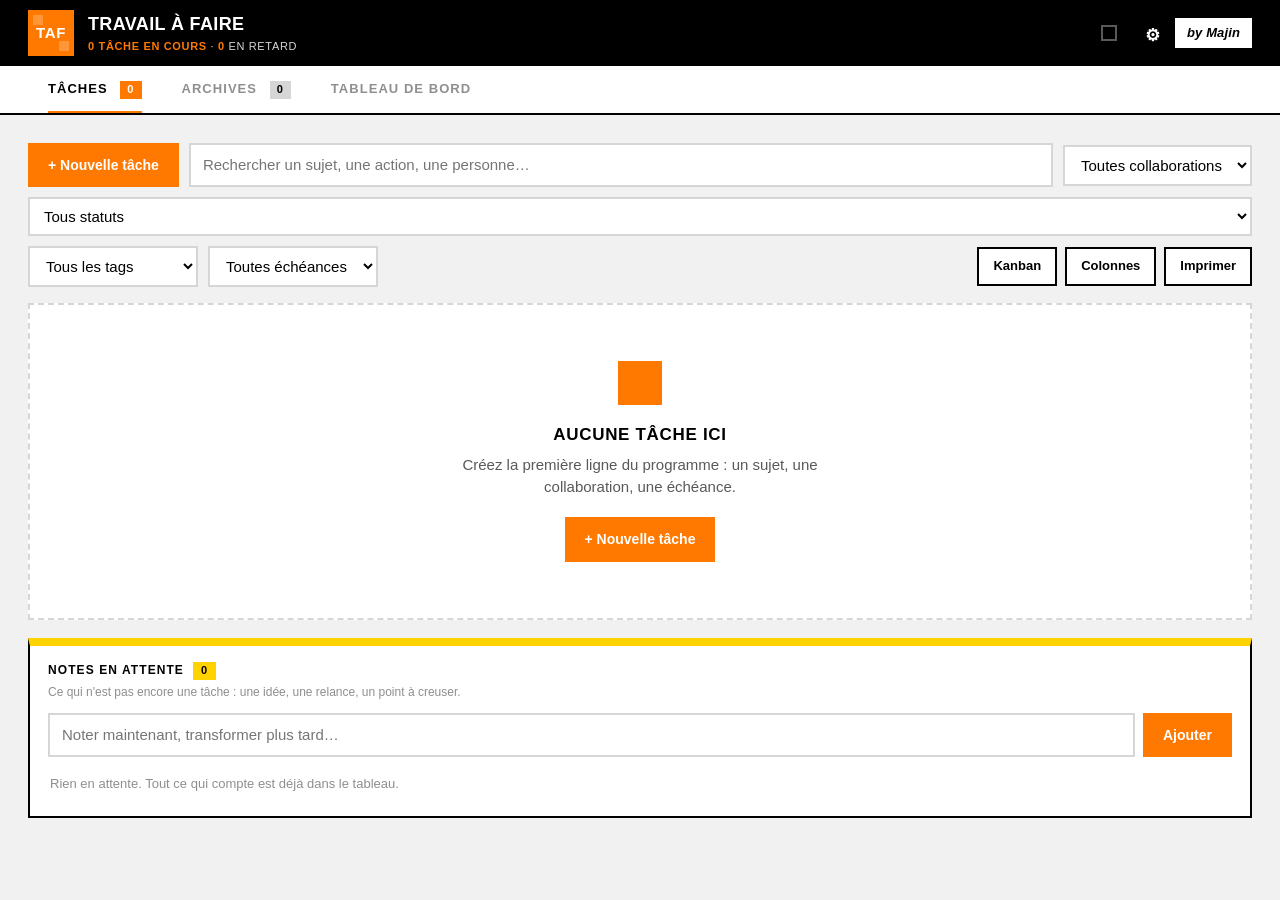
==== commit 0f2cc81e: "V00000" ====
--- a/taf/index.html
+++ b/taf/index.html
@@ -11,9 +11,9 @@
 <link rel="apple-touch-icon" href="icon-192.png">
 <meta name="apple-mobile-web-app-capable" content="yes">
 <meta name="apple-mobile-web-app-status-bar-style" content="black">
-<!-- Base des fonctions Cloudflare de TAF. Mettre "/taf/api" si TAF est
-     servi en sous-dossier d'un projet qui expose déjà /api. -->
-<meta name="taf-api" content="/taf/api">
+<!-- Base des fonctions Cloudflare de TAF. Elles restent sur /api : c'est
+     MAJIN qui s'est écarté sur /api/majin/. Rien à déplacer côté TAF. -->
+<meta name="taf-api" content="/api">
 <link rel="stylesheet" href="styles.css">
 </head>
 <body>
--- a/taf/styles.css
+++ b/taf/styles.css
@@ -1257,41 +1257,3 @@
 .p-item .p-journal p em{font-style:normal;font-weight:700;color:#555}
 .p-item .p-rex{border-left:2pt solid #FF7900;padding-left:4pt;margin-top:3pt}
 .p-item .p-rex p{font-size:7.5pt}
-
-/* ============================================================
-   Mode embarqué — TAF dans la vignette MAJIN
-   MAJIN affiche déjà un en-tête pour la vignette (titre, compteur,
-   recharger, agrandir). On retire donc le nôtre pour ne pas empiler
-   deux bandeaux, mais on garde le point de synchro et l'engrenage :
-   sans eux, les réglages deviendraient inaccessibles depuis MAJIN.
-   ============================================================ */
-html.is-embed, html.is-embed body{ background:var(--page); }
-html.is-embed body{ overflow-y:auto; }
-
-html.is-embed .app-head{
-  padding-top:6px; padding-bottom:6px;
-  justify-content:flex-end;
-}
-html.is-embed .head-left,
-html.is-embed .majin-block,
-html.is-embed #btn-install{ display:none; }
-html.is-embed .head-right{ gap:6px; }
-
-html.is-embed .app-main{
-  padding-top:10px;
-  padding-bottom:24px;
-}
-html.is-embed .hint{ display:none; }
-html.is-embed .tabs{ padding-top:0; }
-
-/* Le panneau latéral et les modales sont posés en position:fixed : dans une
-   iframe, « fixed » se cale sur l'iframe, pas sur la page hôte. Le rendu reste
-   donc correct, mais l'espace est étroit — on élargit la feuille au maximum. */
-html.is-embed .sheet{ width:min(100%, 560px); }
-html.is-embed .synth{ width:96%; max-height:92%; }
-
-/* Écran étroit : la barre d'outils déborde vite dans une vignette. */
-@media (max-width:900px){
-  html.is-embed .toolbar{ gap:8px; }
-  html.is-embed .toolbar select{ flex:1 1 130px; min-width:0; }
-}
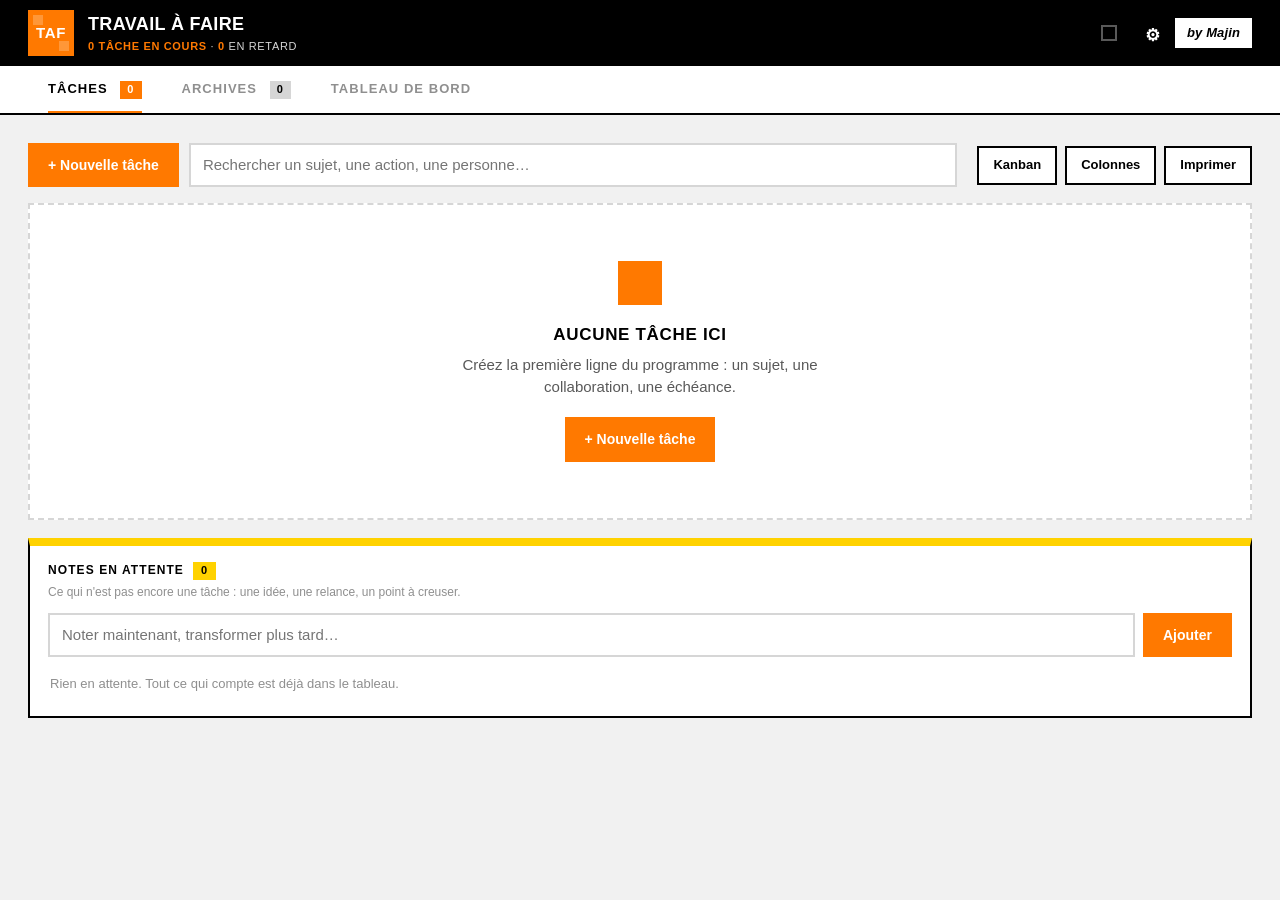
==== commit e20fb45c: "V1111" ====
--- a/taf/index.html
+++ b/taf/index.html
@@ -53,22 +53,30 @@
       <div class="search-wrap">
         <input type="search" id="q" placeholder="Rechercher un sujet, une action, une personne…" aria-label="Rechercher">
       </div>
-      <select id="f-collab" aria-label="Filtrer par collaboration"><option value="">Toutes collaborations</option></select>
-      <select id="f-statut" aria-label="Filtrer par statut">
-        <option value="">Tous statuts</option>
-        <option value="en-cours">En cours</option>
-        <option value="en-attente">En attente</option>
-        <option value="bloquee">Bloquée</option>
-        <option value="deleguee">Déléguée</option>
-      </select>
-      <select id="f-tag" aria-label="Filtrer par tag"><option value="">Tous les tags</option></select>
-      <select id="f-echeance" aria-label="Filtrer par échéance">
-        <option value="">Toutes échéances</option>
-        <option value="late">En retard</option>
-        <option value="today">Aujourd'hui</option>
-        <option value="7">Sous 7 jours</option>
-        <option value="none">Sans échéance</option>
-      </select>
+      <!-- Les quatre filtres sont repliés dans un <details> : en vignette, ils
+           occupaient trois rangées à eux seuls et ne laissaient voir que trois
+           tâches. Les identifiants sont inchangés, app.js n'a rien à savoir. -->
+      <details class="tb-filters" id="tbFilters">
+        <summary><span class="tbf-ic">⚙</span> Filtres<span class="tbf-count" id="tbfCount"></span></summary>
+        <div class="tbf-grid">
+          <select id="f-collab" aria-label="Filtrer par collaboration"><option value="">Toutes collaborations</option></select>
+          <select id="f-statut" aria-label="Filtrer par statut">
+            <option value="">Tous statuts</option>
+            <option value="en-cours">En cours</option>
+            <option value="en-attente">En attente</option>
+            <option value="bloquee">Bloquée</option>
+            <option value="deleguee">Déléguée</option>
+          </select>
+          <select id="f-tag" aria-label="Filtrer par tag"><option value="">Tous les tags</option></select>
+          <select id="f-echeance" aria-label="Filtrer par échéance">
+            <option value="">Toutes échéances</option>
+            <option value="late">En retard</option>
+            <option value="today">Aujourd'hui</option>
+            <option value="7">Sous 7 jours</option>
+            <option value="none">Sans échéance</option>
+          </select>
+        </div>
+      </details>
       <div class="toolbar-end">
         <button class="ghost-btn" id="btn-kanban">Kanban</button>
         <button class="ghost-btn" id="btn-columns">Colonnes</button>
@@ -217,6 +225,7 @@
             <button class="ghost-btn" id="btn-sync-now">Synchroniser maintenant</button>
             <button class="danger-btn" id="btn-sync-off">Désactiver</button>
           </div>
+          <p class="cfg-note" id="sync-diag" hidden style="color:#c0392b;word-break:break-word;"></p>
         </div>
         <p class="cfg-note">Perdu votre code ? Il est irrécupérable : notez-le dans votre gestionnaire de mots de passe.</p>
       </section>
--- a/taf/styles.css
+++ b/taf/styles.css
@@ -1257,3 +1257,135 @@
 .p-item .p-journal p em{font-style:normal;font-weight:700;color:#555}
 .p-item .p-rex{border-left:2pt solid #FF7900;padding-left:4pt;margin-top:3pt}
 .p-item .p-rex p{font-size:7.5pt}
+
+/* ============================================================
+   Mode embarqué — TAF dans la vignette MAJIN
+
+   La contrainte n'est pas la largeur mais la HAUTEUR. Une vignette fait
+   quelques centaines de pixels de haut : l'en-tête, les filtres et la barre
+   d'outils mangeaient l'espace au point de ne laisser voir que trois tâches.
+   Tout ce qui suit vise à rendre des lignes de tableau visibles.
+   ============================================================ */
+html.is-embed, html.is-embed body{ background:var(--page); }
+html.is-embed body{ overflow-y:auto; }
+
+/* L'en-tête ne prend plus de ligne : il se pose au-dessus de la barre
+   d'onglets, à droite. MAJIN affiche déjà le titre et le compteur ; ne restent
+   ici que le point de synchro et l'engrenage, sans lesquels les réglages
+   deviendraient inaccessibles depuis la vignette. */
+html.is-embed .app-head{
+  position:absolute; top:0; right:0; left:auto;
+  width:auto; background:transparent; padding:5px 8px;
+  z-index:50; gap:6px;
+}
+html.is-embed .head-left,
+html.is-embed .majin-block,
+html.is-embed #btn-install{ display:none; }
+html.is-embed .head-right{ gap:6px; }
+html.is-embed .app-head .ghost-btn{
+  background:transparent; color:var(--o-grey-2);
+  border-color:transparent; padding:3px 7px;
+}
+html.is-embed .app-head .ghost-btn:hover{ background:var(--o-black); color:var(--o-white); }
+
+/* La barre d'onglets récupère la place, en laissant le couloir de l'en-tête. */
+html.is-embed .tabs{ padding-top:0; padding-right:96px; }
+html.is-embed .tab{ padding:9px 12px; font-size:12px; }
+
+html.is-embed .app-main{ padding-top:10px; padding-bottom:20px; }
+html.is-embed .hint{ display:none; }
+
+/* ── Barre d'outils sur une seule ligne ───────────────────────────────────
+   « Nouvelle tâche » et la recherche restent visibles ; les quatre filtres
+   se replient. Un filtre actif se signale par une pastille, pour qu'on ne
+   cherche pas pourquoi la liste est courte. */
+html.is-embed .toolbar{ gap:8px; margin-bottom:10px; align-items:center; }
+html.is-embed .toolbar .search-wrap{ flex:1 1 180px; min-width:0; }
+html.is-embed .toolbar input[type=search]{ padding:7px 10px; font-size:13px; }
+html.is-embed .primary-btn,
+html.is-embed .toolbar .ghost-btn{ padding:7px 12px; font-size:12px; white-space:nowrap; }
+
+.tb-filters{ position:relative; }
+.tb-filters > summary{
+  list-style:none; cursor:pointer; user-select:none;
+  display:inline-flex; align-items:center; gap:6px;
+  background:var(--o-white); border:2px solid var(--line);
+  padding:7px 12px; font-size:12px; font-weight:700;
+  white-space:nowrap; transition:border-color .18s ease;
+}
+.tb-filters > summary::-webkit-details-marker{ display:none; }
+.tb-filters > summary:hover{ border-color:var(--o-orange); }
+.tb-filters[open] > summary{ border-color:var(--o-orange); }
+.tbf-ic{ color:var(--o-orange); }
+.tbf-count:not(:empty){
+  background:var(--o-orange); color:var(--o-white);
+  font-size:10px; padding:1px 6px; border-radius:10px;
+}
+.tbf-grid{
+  display:grid; grid-template-columns:repeat(auto-fit,minmax(160px,1fr));
+  gap:8px; padding:10px 0 2px;
+}
+.tbf-grid select{ width:100%; min-width:0; }
+/* Hors vignette, les filtres restent dépliés : l'espace ne manque pas. */
+html:not(.is-embed) .tb-filters > summary{ display:none; }
+html:not(.is-embed) .tbf-grid{ display:contents; }
+
+/* ── Tableau ──────────────────────────────────────────────────────────────
+   Le tableau exige 940 px. En vignette on le laisse défiler plutôt que de
+   l'écraser, et on borne sa hauteur pour que les notes restent atteignables
+   sans un second défilement imbriqué. */
+html.is-embed .table-scroll{ max-height:none; }
+html.is-embed .pic-table{ font-size:12.5px; }
+html.is-embed .pic-table th{ padding:7px 6px; font-size:11px; }
+html.is-embed .cell{ min-height:30px; padding:4px; }
+
+/* Sous 1100 px de vignette, la pile de fiches devient plus lisible que onze
+   colonnes comprimées. On réutilise la mise en fiches déjà écrite pour le
+   mobile — les cellules portent déjà leur data-label. */
+@media (max-width:1100px){
+  html.is-embed .table-scroll{ border:0; background:transparent; overflow:visible; }
+  html.is-embed .pic-table,
+  html.is-embed .pic-table tbody,
+  html.is-embed .pic-table tr,
+  html.is-embed .pic-table td{ display:block; width:100%; min-width:0; }
+  html.is-embed .pic-table thead{ display:none; }
+  html.is-embed .pic-table tbody tr{
+    background:var(--o-white); border:2px solid var(--o-black);
+    margin-bottom:8px; position:relative; padding:5px 5px 5px 13px;
+  }
+  html.is-embed .pic-table tbody tr:hover{ background:var(--o-white); }
+  html.is-embed .pic-table td{
+    border:0; border-bottom:1px solid var(--line); height:auto;
+    display:flex; align-items:flex-start; gap:8px;
+    text-align:left; padding:3px 0;
+  }
+  html.is-embed .pic-table td:last-child{ border-bottom:0; }
+  html.is-embed .pic-table td::before{
+    content:attr(data-label); flex:0 0 88px;
+    font-size:9.5px; text-transform:uppercase; letter-spacing:.07em;
+    font-weight:700; color:var(--o-grey-2); padding-top:8px;
+  }
+  /* Une cellule vide n'apprend rien et coûte une ligne. */
+  html.is-embed .pic-table td:has(.cell.is-empty){ display:none; }
+  html.is-embed .cell{ justify-content:flex-start; text-align:left; min-height:30px; }
+  html.is-embed .cell-text{ text-align:left; }
+  html.is-embed td.col-status{ position:absolute; left:0; top:0; bottom:0; width:7px; padding:0; }
+  html.is-embed td.col-status::before{ display:none; }
+  html.is-embed td.col-check,
+  html.is-embed td.col-tools{ display:inline-flex; width:auto; border:0; }
+  html.is-embed td.col-check::before,
+  html.is-embed td.col-tools::before{ display:none; }
+  html.is-embed td.col-check{ padding:5px 0 6px; }
+  html.is-embed td.col-tools{ position:absolute; top:5px; right:5px; padding:0; }
+}
+
+/* ── Notes en attente ─────────────────────────────────────────────────── */
+html.is-embed .notes-box{ margin-top:14px; }
+html.is-embed .notes-head p{ display:none; }
+html.is-embed .notes-list{ max-height:180px; overflow-y:auto; }
+
+/* Le panneau latéral et les modales sont en position:fixed : dans une iframe
+   « fixed » se cale sur l'iframe, pas sur la page hôte. Le rendu reste donc
+   correct, mais l'espace est étroit — on élargit au maximum. */
+html.is-embed .sheet{ width:min(100%, 560px); }
+html.is-embed .synth{ width:96%; max-height:92%; }
